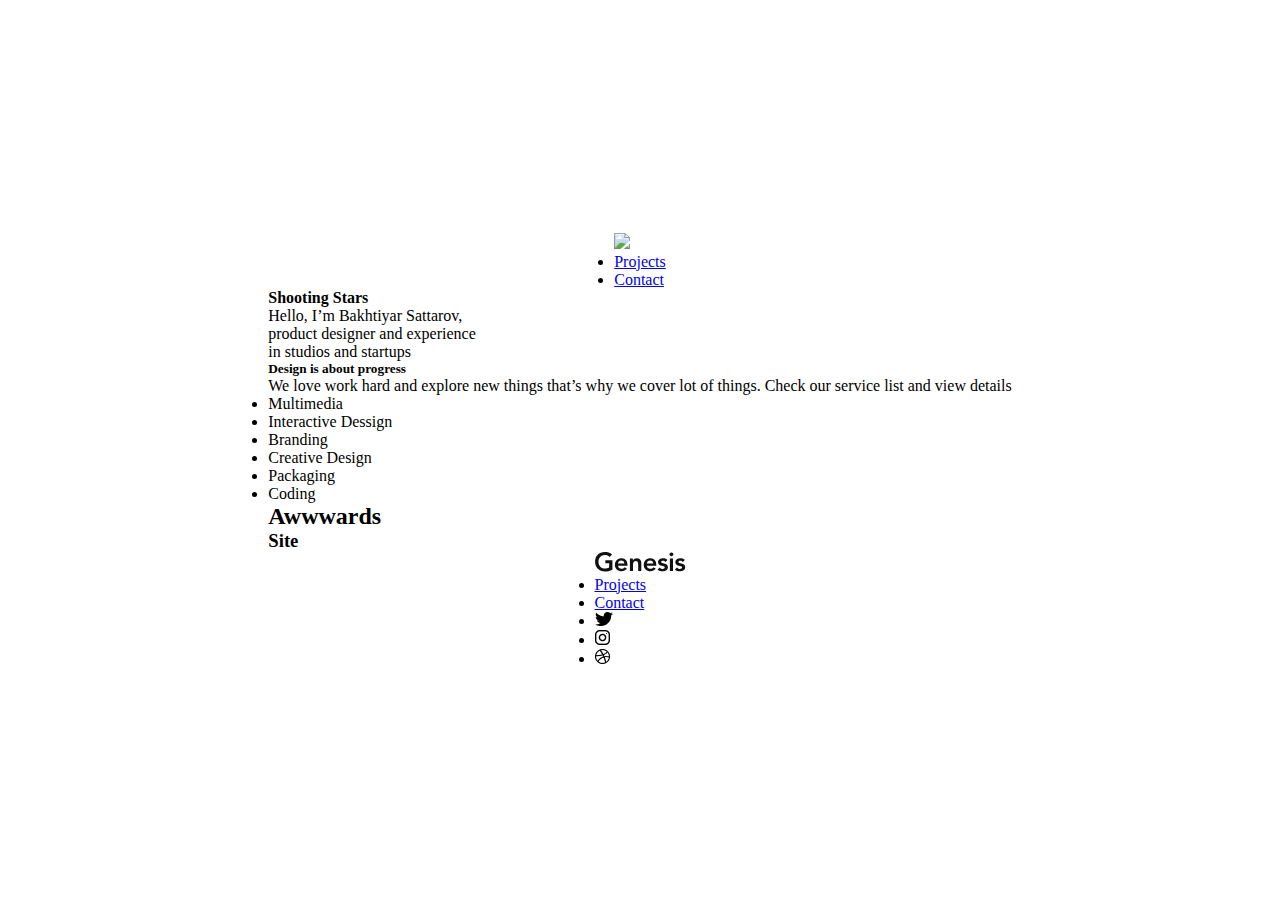
==== index.html @ 47b1639b "Initial commit" ====
<!DOCTYPE html>
<html lang="en">
<head>
    <meta charset="UTF-8">
    <meta http-equiv="X-UA-Compatible" content="IE=edge">
    <meta name="viewport" content="width=device-width, initial-scale=1.0">
    <link rel="stylesheet" href="styles/reset.css">
    <link rel="stylesheet" href="styles/index.css">
    <title>Document</title>
</head>
<body>
    <nav>
        <div class="nav-logo">
            <img src="images/logo.svg"/>
        </div>
        <div class="nav-list">
            <ul>
                <li><a href="#">Projects</a></li>
                <li><a href="#">Contact</a></li>
            </ul>
        </div>
    </nav>
    <main>
        <div class="intro-container">
            <div class="intro-text">
                <h4>Shooting Stars</h4>
                <p>Hello, I’m Bakhtiyar Sattarov,<br> product designer and experience<br> in studios and startups</p>
            </div>
            <div class="intro-qoute">
                <h5>Design is about progress</h5>
            </div>
        </div>
        <div class="grid_container">
            <div class="grid-element one"></div>
            <div class="grid-element two"></div>
            <div class="grid-element three"></div>
            <div class="grid-element four"></div>
            <div class="grid-element five"></div>
            <div class="grid-element six"></div>
            <div class="grid-element seven"></div>
            <div class="grid-element eight"></div>
            <div class="grid-element nine"></div>
            <div class="grid-element ten"></div>
            <div class="grid-element eleven"></div>
            <div class="grid-element twelve"></div>
        </div>
        <div class="info-container">
            <div class="info-text">
                <p>We love work hard and explore new things that’s why we cover lot of things. Check our service list and view details</p>
            </div>
            <div class="services-lists">
                <div class="service-list one">
                    <ul>
                        <li>Multimedia</li>
                        <li>Interactive Dessign</li>
                        <li>Branding</li>
                    </ul>
                </div>
                <div class="service-list two">
                    <ul>
                        <li>Creative Design</li>
                        <li>Packaging</li>
                        <li>Coding</li>
                    </ul>
                </div>
            </div>
        </div>
        <div class="_awards-container">
            <div class="awards one">
                <h2>Awwwards</h2>
                <h3>Site</h3>
            </div>
            <div class="awards two"></div>
        </div>
    </main>
    <footer>
        <div class="footer-logo">
            <img src="/images/Logo.svg">
        </div>
        <div class="footer-lists">
            <div class="footer-list1">
                <ul>
                    <li><a href="#">Projects</a></li>
                    <li><a href="#">Contact</a></li>
                </ul>
            </div>
            <div class="footer-list2">
                <ul>
                    <li><a href="#"><img src="images/Path.png"></a></li>
                    <li><a href="#"><img src="images/instagram.png"></a></li>
                    <li><a href="#"><img src="images/Shape.png"></a></li>
                </ul>
            </div>
        </div>
    </footer>
</body>
</html>
---- styles/index.css ----
body{display:flex;justify-content:center;flex-direction:column;align-items:center;height:100vh;width:100%}
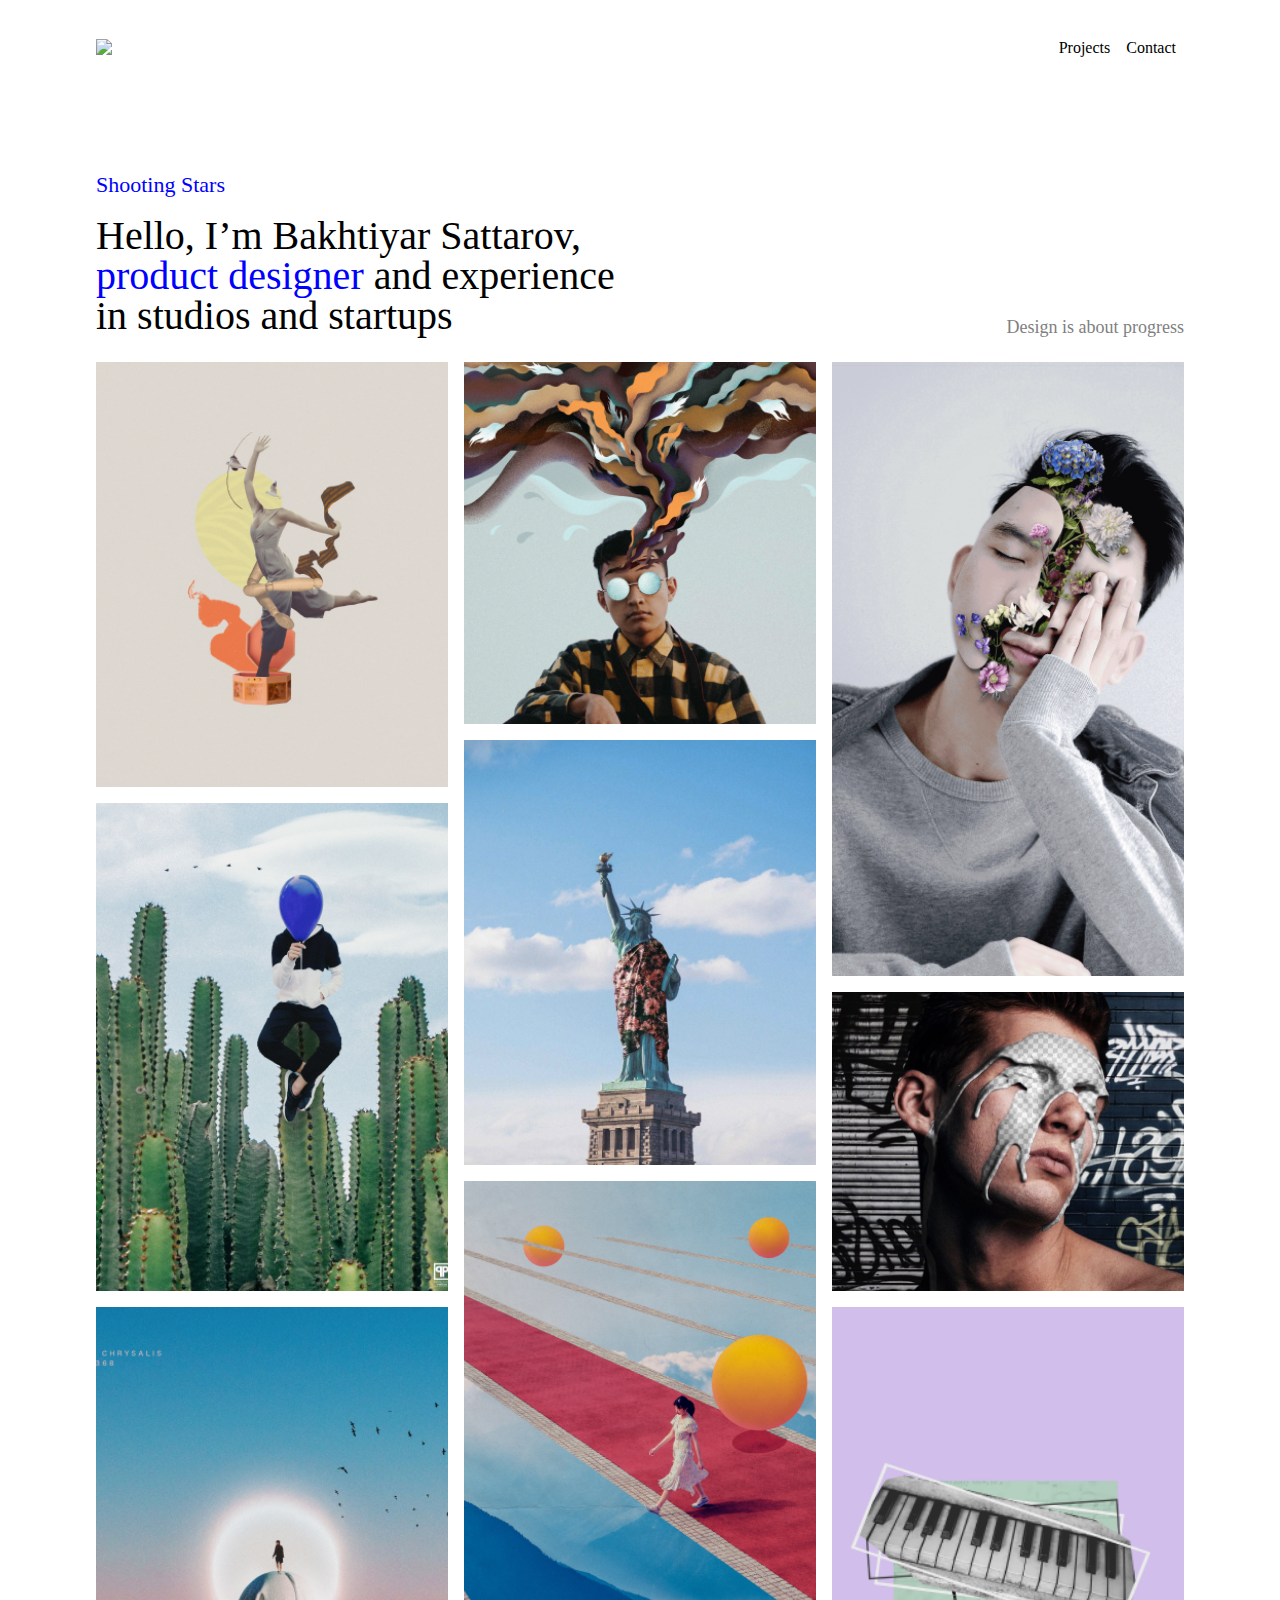
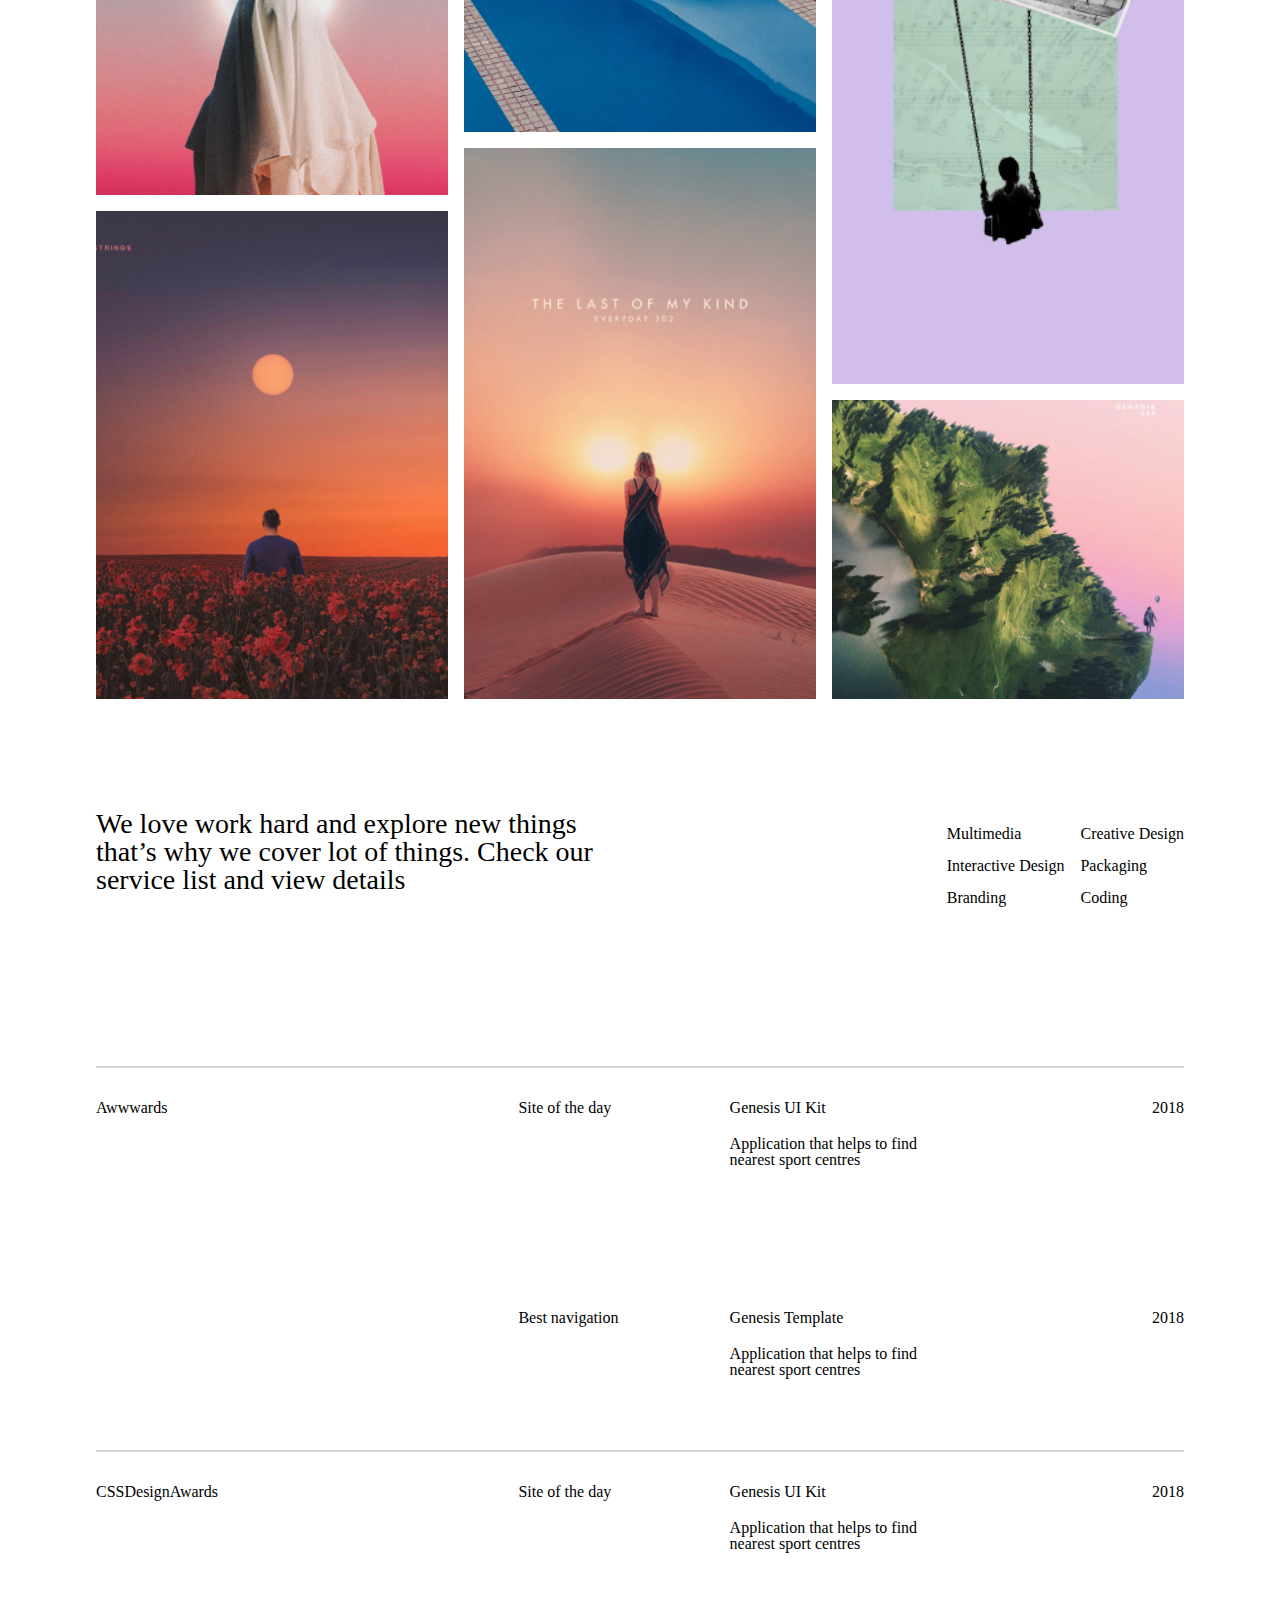
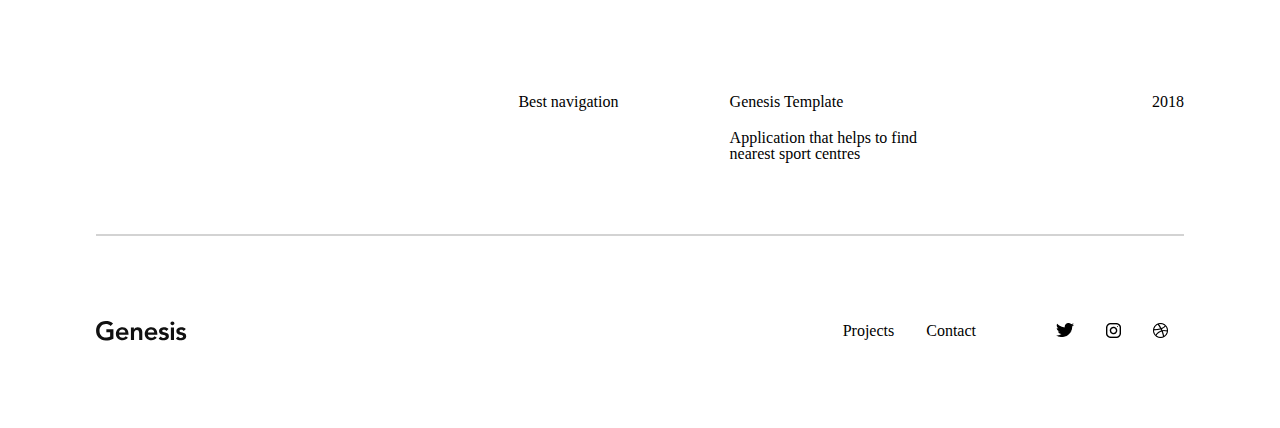
==== commit 15e96317: "Landing Page" ====
--- a/index.html
+++ b/index.html
@@ -7,6 +7,7 @@
     <link rel="stylesheet" href="styles/reset.css">
     <link rel="stylesheet" href="styles/index.css">
     <title>Document</title>
+
 </head>
 <body>
     <nav>
@@ -20,17 +21,16 @@
             </ul>
         </div>
     </nav>
-    <main>
         <div class="intro-container">
             <div class="intro-text">
                 <h4>Shooting Stars</h4>
-                <p>Hello, I’m Bakhtiyar Sattarov,<br> product designer and experience<br> in studios and startups</p>
+                <p>Hello, I’m Bakhtiyar Sattarov,<br><span>product designer</span> and experience<br> in studios and startups</p>
             </div>
             <div class="intro-qoute">
                 <h5>Design is about progress</h5>
             </div>
         </div>
-        <div class="grid_container">
+        <div class="grid-container">
             <div class="grid-element one"></div>
             <div class="grid-element two"></div>
             <div class="grid-element three"></div>
@@ -46,49 +46,97 @@
         </div>
         <div class="info-container">
             <div class="info-text">
-                <p>We love work hard and explore new things that’s why we cover lot of things. Check our service list and view details</p>
+                <p>We love work hard and explore new things<br>that’s why we cover lot of things. Check our<br>service list and view details</p>
             </div>
             <div class="services-lists">
-                <div class="service-list one">
-                    <ul>
-                        <li>Multimedia</li>
-                        <li>Interactive Dessign</li>
-                        <li>Branding</li>
-                    </ul>
-                </div>
-                <div class="service-list two">
-                    <ul>
-                        <li>Creative Design</li>
-                        <li>Packaging</li>
-                        <li>Coding</li>
-                    </ul>
-                </div>
+                <ul class="service-list-one">
+                  <li>Multimedia</li>
+                  <li><a href="#">Interactive Design</a></li>
+                  <li><a href="#">Branding</a></li>
+                </ul>
+                <ul class="service-list-two">
+                  <li>Creative Design</li>
+                  <li>Packaging</li>
+                  <li>Coding</li>
+                </ul>
+              </div>
+        </div>
+    
+
+
+
+    <div class="grid-awards-container">
+        <div class="grid-awwwards-container">
+            <div class="grid-element awwwards">
+                <h3>Awwwards</h3>
+            </div>
+            <div class="grid-element sod">
+                <h4>Site of the day</h4>
+            </div>
+            <div class="grid-element bn">
+                <h4>Best navigation</h4>
+            </div>
+            <div class="grid-element guk">
+                <h5>Genesis UI Kit</h5>
+                <p>Application that helps to find nearest sport centres</p>
+            </div>    
+            <div class="grid-element gt">
+                <h5>Genesis Template</h5>
+                <p>Application that helps to find nearest sport centres</p>
+            </div>
+            <div class="grid-element year-one">
+                <h6>2018</h6>
+            </div>
+            <div class="grid-element year-two">
+                <h6>2018</h6>
             </div>
         </div>
-        <div class="_awards-container">
-            <div class="awards one">
-                <h2>Awwwards</h2>
-                <h3>Site</h3>
+        <div class="grid-cssda-container">
+            <div class="grid-element cssda">
+                <h3>CSSDesignAwards</h3>
             </div>
-            <div class="awards two"></div>
+            <div class="grid-element sod2">
+                <h4>Site of the day</h4>
+            </div>
+            <div class="grid-element bn2">
+                <h4>Best navigation</h4>
+            </div>
+            <div class="grid-element guk2">
+                <h5>Genesis UI Kit</h5>
+                <p>Application that helps to find nearest sport centres</p>
+            </div> 
+            <div class="grid-element gt2">
+                <h5>Genesis Template</h5>
+                <p>Application that helps to find nearest sport centres</p>
+            </div>
+            <div class="grid-element year-three">
+                <h6>2018</h6>
+            </div>
+            <div class="grid-element year-four">
+                <h6>2018</h6>
+            </div>
         </div>
-    </main>
+    </div>
+
+
+
+
     <footer>
         <div class="footer-logo">
             <img src="/images/Logo.svg">
         </div>
-        <div class="footer-lists">
-            <div class="footer-list1">
+        <div class="footer-links">
+            <div class="footer-list">
                 <ul>
                     <li><a href="#">Projects</a></li>
                     <li><a href="#">Contact</a></li>
                 </ul>
             </div>
-            <div class="footer-list2">
+            <div class="footer-social">
                 <ul>
-                    <li><a href="#"><img src="images/Path.png"></a></li>
+                    <li><a href="#"><img src="images/twitter.png"></a></li>
                     <li><a href="#"><img src="images/instagram.png"></a></li>
-                    <li><a href="#"><img src="images/Shape.png"></a></li>
+                    <li><a href="#"><img src="images/dribbble.png"></a></li>
                 </ul>
             </div>
         </div>
--- a/styles/index.css
+++ b/styles/index.css
@@ -1 +1 @@
-body{display:flex;justify-content:center;flex-direction:column;align-items:center;height:100vh;width:100%}+nav{display:flex;flex-direction:row;justify-content:space-between;align-items:center;width:100%;height:2em;padding:2em}.nav-list ul{display:flex;flex-direction:row;justify-content:space-between}.nav-list li{padding:0.5em}.nav-list a{text-decoration:none;color:black}.intro-container{display:flex;flex-direction:row;justify-content:space-between;margin-bottom:10px;width:100%;height:15em}.intro-container .intro-text{display:flex;justify-content:flex-end;align-items:flex-end;flex-direction:column}.intro-container .intro-text h4{padding-bottom:20px;color:blue;font-size:22px;align-self:flex-start}.intro-container .intro-text p{font-size:40px}.intro-container .intro-text span{color:blue}.intro-container .intro-qoute{display:flex;justify-content:flex-end;align-items:flex-end;color:grey;font-size:18px}.grid-container{display:grid;grid-template-columns:repeat(9,1fr);grid-template-rows:repeat(32,1fr);grid-gap:1em;padding:1em;width:100%;height:125em}.grid-container>*{background-size:cover;background-repeat:no-repeat;background-position:center;overflow:hidden}.grid-container .one{background-image:url("../images/Rectangleone.png");grid-row:1/8;grid-column:1/4}.grid-container .two{background-image:url("../images/Rectangletwo.png");grid-row:8/16;grid-column:1/4}.grid-container .three{background-image:url("../images/Rectanglethree.png");grid-row:16/24;grid-column:1/4}.grid-container .four{background-image:url("../images/Rectanglefour.png");grid-row:24/32;grid-column:1/4}.grid-container .five{background-image:url("../images/Rectanglefive.png");grid-row:1/7;grid-column:4/7}.grid-container .six{background-image:url("../images/Rectanglesix.png");grid-row:7/14;grid-column:4/7}.grid-container .seven{background-image:url("../images/Rectangleseven.png");grid-row:14/23;grid-column:4/7}.grid-container .eight{background-image:url("../images/Rectangleeight.png");grid-row:23/32;grid-column:4/7}.grid-container .nine{background-image:url("../images/Rectanglenine.png");grid-row:1/11;grid-column:7/10}.grid-container .ten{background-image:url("../images/Rectangleten.png");grid-row:11/16;grid-column:7/10}.grid-container .eleven{background-image:url("../images/Rectangleeleven.png");grid-row:16/27;grid-column:7/10}.grid-container .twelve{background-image:url("../images/Rectangletwelve.png");grid-row:27/32;grid-column:7/10}.info-container{display:flex;flex-direction:row;justify-content:space-between;width:100%;margin-top:2em;margin-bottom:10em}.info-text{font-size:28px}.services-lists{display:flex}.services-lists ul{list-style:none}.services-lists ul li{padding:1em 0em 0em 1em}.services-lists ul a{text-decoration:none;color:black}.grid-awwwards-container{width:100%;height:350px;display:grid;grid-template-columns:repeat(5,1fr);grid-template-rows:repeat(5,1fr);background-color:white;border-top:2px lightgray solid;border-bottom:2px lightgray solid;padding-top:2em}.awwwards{grid-row:1;grid-column:1}.sod{grid-row:1;grid-column:3}.bn{grid-row:4;grid-column:3}.guk{grid-row:1;grid-column:4}.gt{grid-row:4;grid-column:4}.year-one{grid-row:1;grid-column:6}.year-two{grid-row:4;grid-column:6}.grid-cssda-container{width:100%;height:350px;display:grid;grid-template-columns:repeat(5,1fr);grid-template-rows:repeat(5,1fr);background-color:white;border-bottom:2px lightgray solid;padding-top:2em}.cssda{grid-row:1;grid-column:1}.sod2{grid-row:1;grid-column:3}.bn2{grid-row:4;grid-column:3}.guk2{grid-row:1;grid-column:4}.gt2{grid-row:4;grid-column:4}.year-three{grid-row:1;grid-column:6}.year-four{grid-row:4;grid-column:6}.grid-awwwards-container h5{padding-bottom:20px}.grid-cssda-container h5{padding-bottom:20px}footer{display:flex;flex-direction:row;justify-content:space-between;align-items:center;width:100%;height:2em;padding:5em}footer ul{display:flex;flex-direction:row}footer li{padding:1em}footer a{text-decoration:none;color:black}.footer-links{display:flex;flex-direction:row}.footer-list{padding-right:3em}body{display:flex;flex-direction:column;justify-content:center;align-items:center;margin:0 6em 0 6em;height:100%}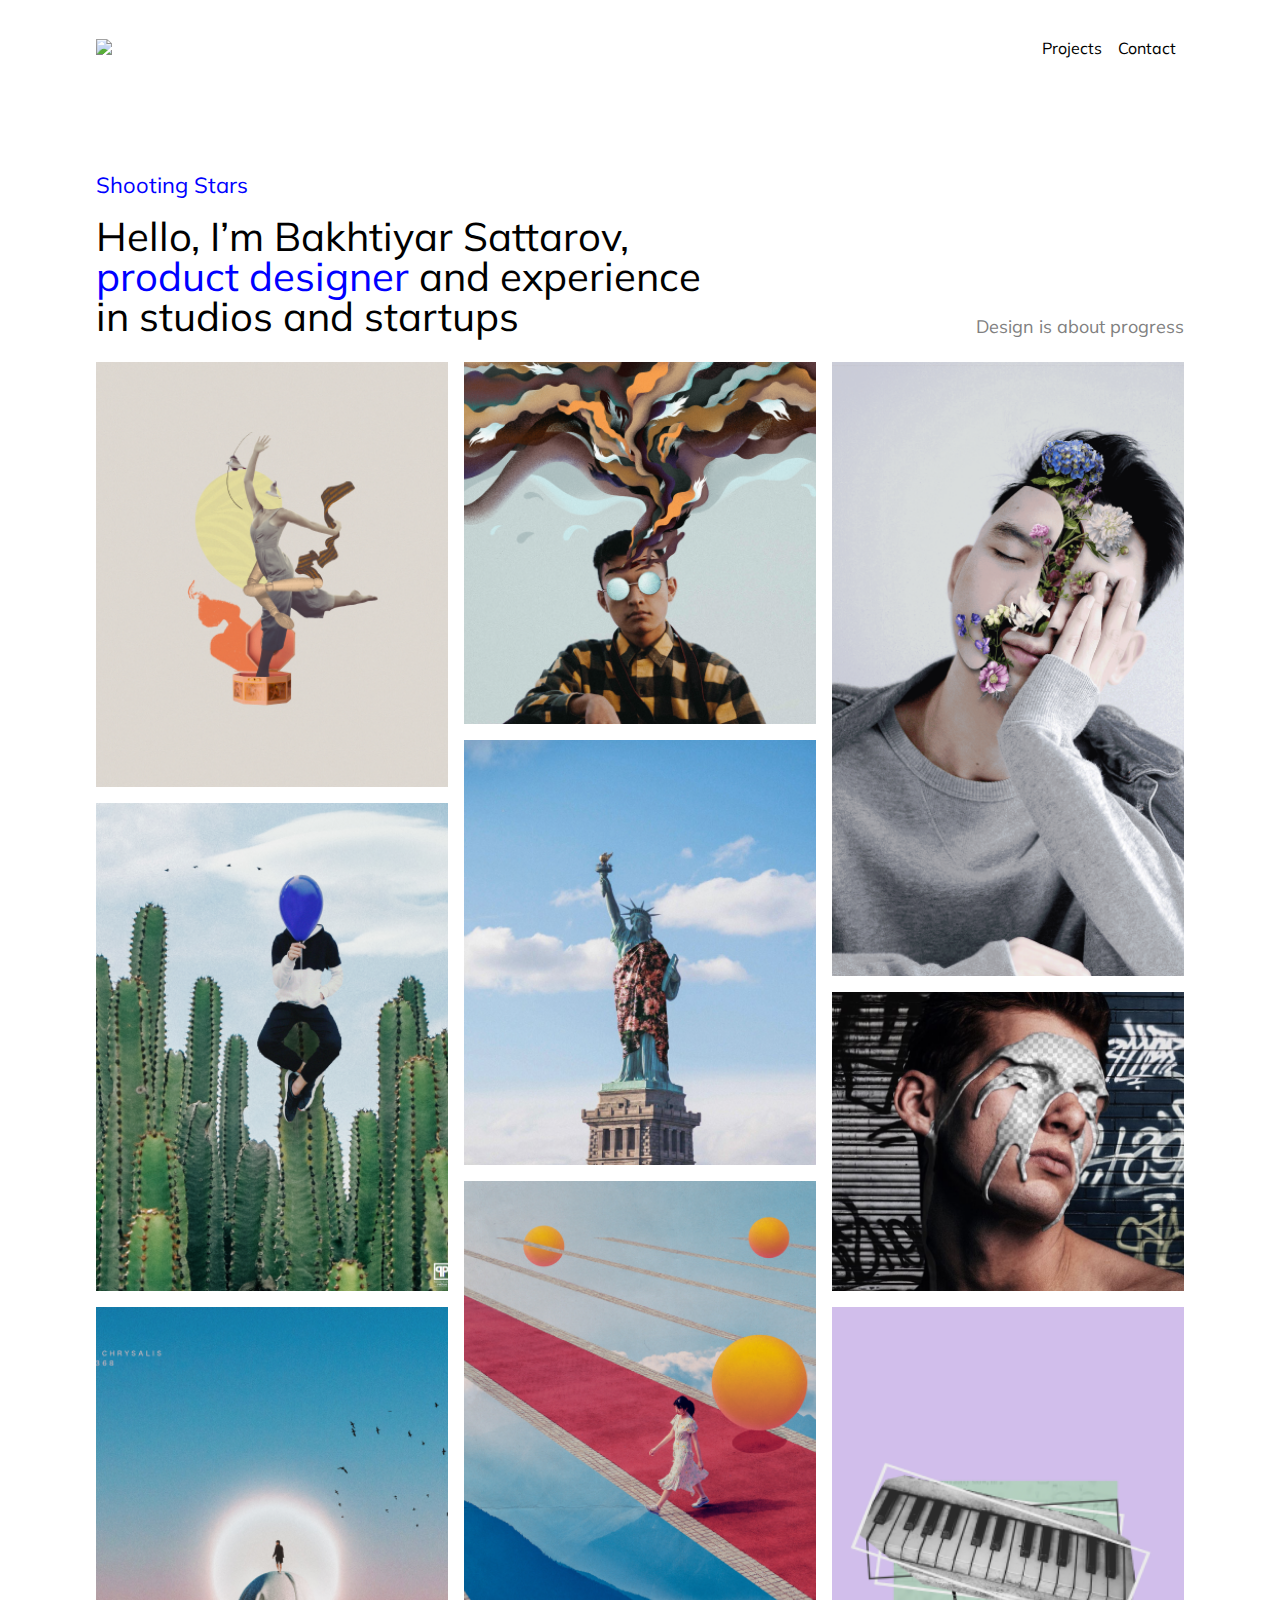
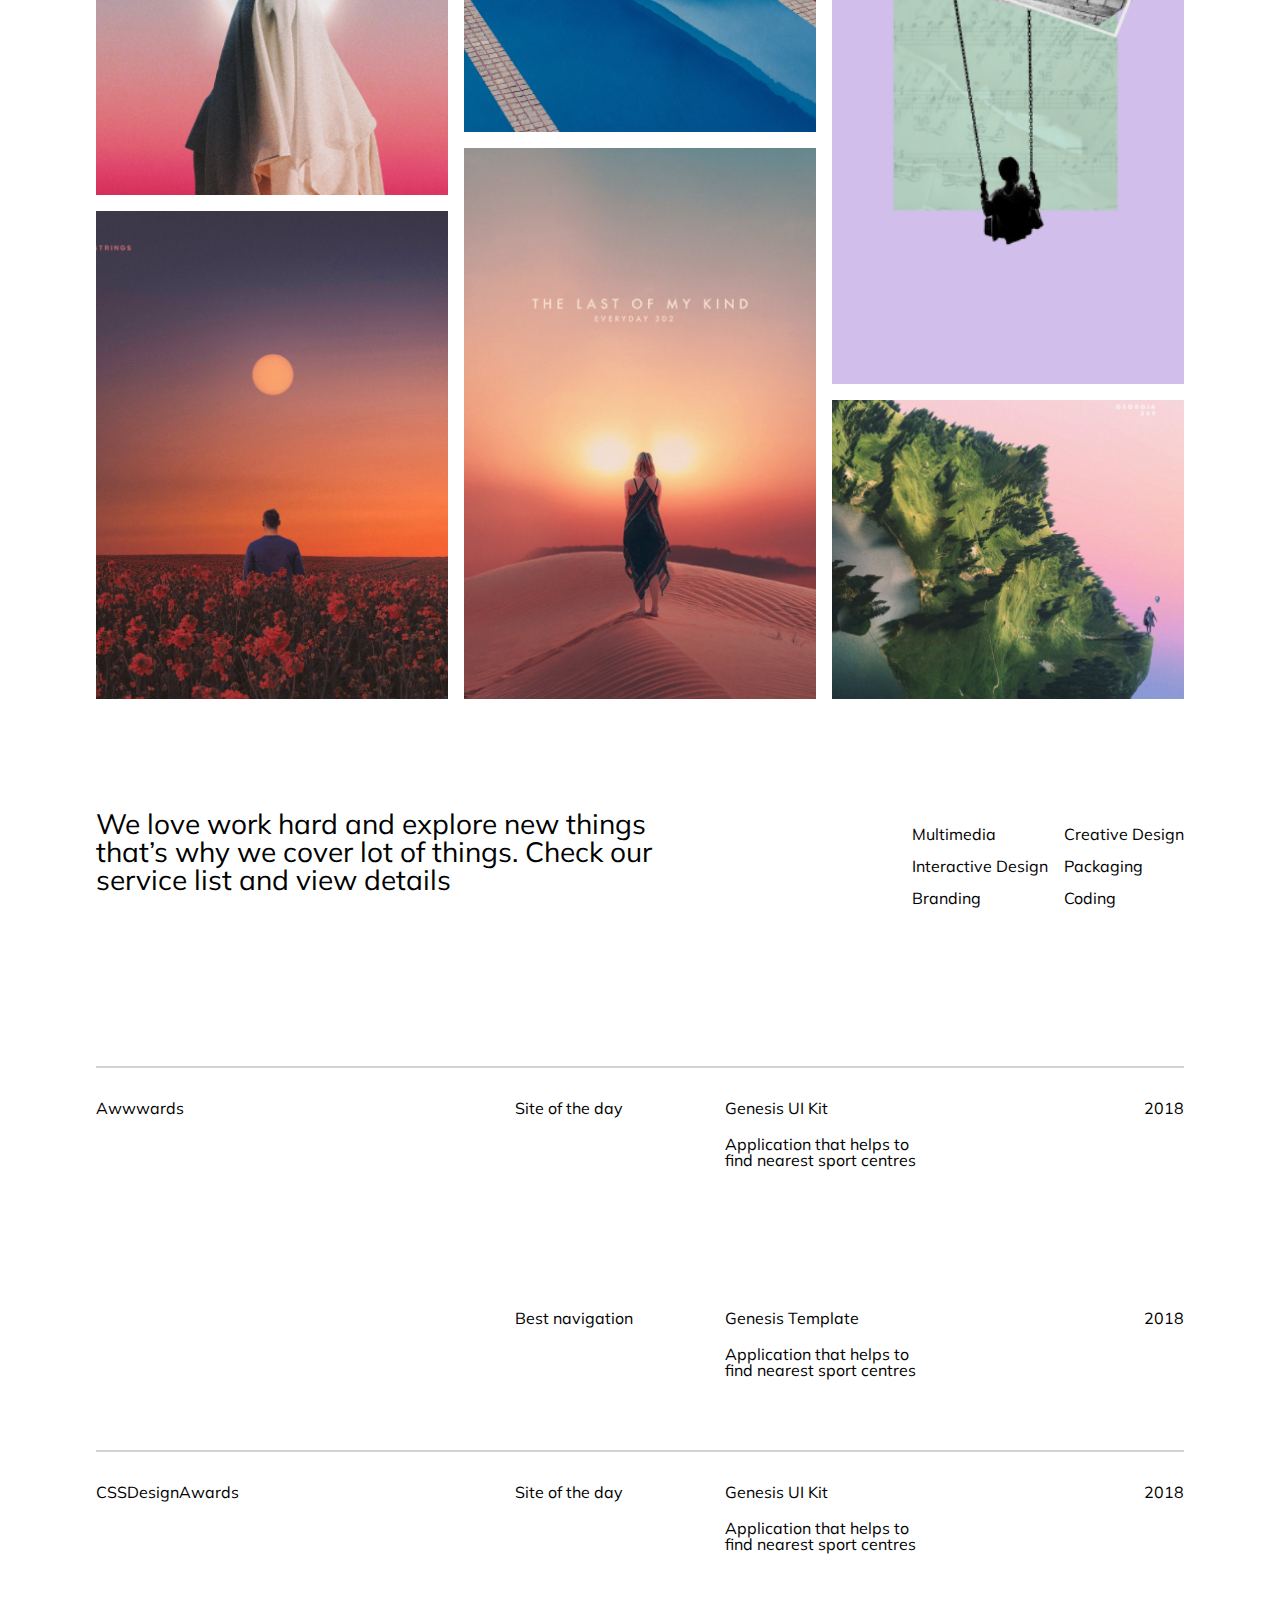
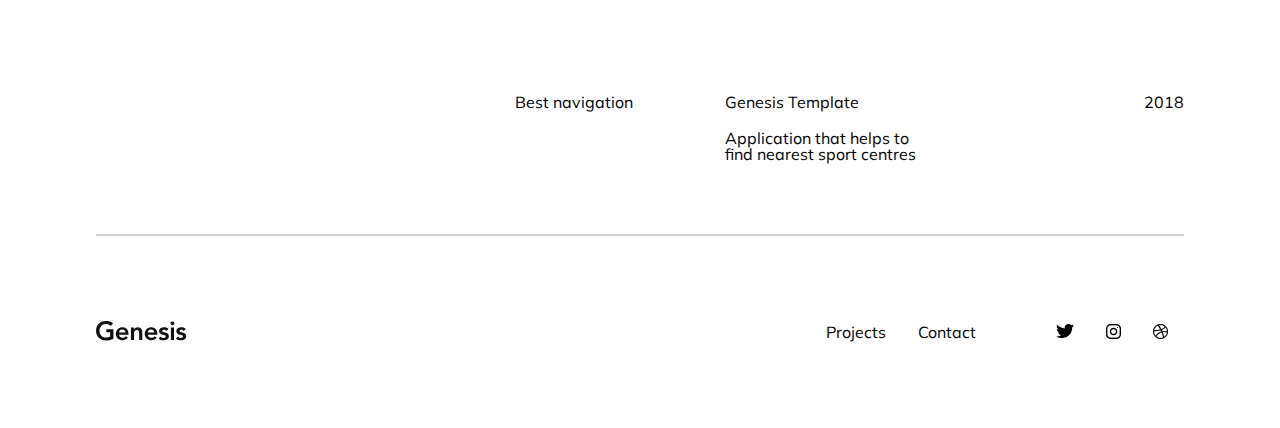
==== commit eb16d84d: "Contact page" ====
--- a/index.html
+++ b/index.html
@@ -16,8 +16,8 @@
         </div>
         <div class="nav-list">
             <ul>
-                <li><a href="#">Projects</a></li>
-                <li><a href="#">Contact</a></li>
+                <li><a href="projects.html">Projects</a></li>
+                <li><a href="contact.html">Contact</a></li>
             </ul>
         </div>
     </nav>
@@ -128,8 +128,8 @@
         <div class="footer-links">
             <div class="footer-list">
                 <ul>
-                    <li><a href="#">Projects</a></li>
-                    <li><a href="#">Contact</a></li>
+                    <li><a href="projects.html">Projects</a></li>
+                    <li><a href="contact.html">Contact</a></li>
                 </ul>
             </div>
             <div class="footer-social">
--- a/styles/index.css
+++ b/styles/index.css
@@ -1 +1 @@
-nav{display:flex;flex-direction:row;justify-content:space-between;align-items:center;width:100%;height:2em;padding:2em}.nav-list ul{display:flex;flex-direction:row;justify-content:space-between}.nav-list li{padding:0.5em}.nav-list a{text-decoration:none;color:black}.intro-container{display:flex;flex-direction:row;justify-content:space-between;margin-bottom:10px;width:100%;height:15em}.intro-container .intro-text{display:flex;justify-content:flex-end;align-items:flex-end;flex-direction:column}.intro-container .intro-text h4{padding-bottom:20px;color:blue;font-size:22px;align-self:flex-start}.intro-container .intro-text p{font-size:40px}.intro-container .intro-text span{color:blue}.intro-container .intro-qoute{display:flex;justify-content:flex-end;align-items:flex-end;color:grey;font-size:18px}.grid-container{display:grid;grid-template-columns:repeat(9,1fr);grid-template-rows:repeat(32,1fr);grid-gap:1em;padding:1em;width:100%;height:125em}.grid-container>*{background-size:cover;background-repeat:no-repeat;background-position:center;overflow:hidden}.grid-container .one{background-image:url("../images/Rectangleone.png");grid-row:1/8;grid-column:1/4}.grid-container .two{background-image:url("../images/Rectangletwo.png");grid-row:8/16;grid-column:1/4}.grid-container .three{background-image:url("../images/Rectanglethree.png");grid-row:16/24;grid-column:1/4}.grid-container .four{background-image:url("../images/Rectanglefour.png");grid-row:24/32;grid-column:1/4}.grid-container .five{background-image:url("../images/Rectanglefive.png");grid-row:1/7;grid-column:4/7}.grid-container .six{background-image:url("../images/Rectanglesix.png");grid-row:7/14;grid-column:4/7}.grid-container .seven{background-image:url("../images/Rectangleseven.png");grid-row:14/23;grid-column:4/7}.grid-container .eight{background-image:url("../images/Rectangleeight.png");grid-row:23/32;grid-column:4/7}.grid-container .nine{background-image:url("../images/Rectanglenine.png");grid-row:1/11;grid-column:7/10}.grid-container .ten{background-image:url("../images/Rectangleten.png");grid-row:11/16;grid-column:7/10}.grid-container .eleven{background-image:url("../images/Rectangleeleven.png");grid-row:16/27;grid-column:7/10}.grid-container .twelve{background-image:url("../images/Rectangletwelve.png");grid-row:27/32;grid-column:7/10}.info-container{display:flex;flex-direction:row;justify-content:space-between;width:100%;margin-top:2em;margin-bottom:10em}.info-text{font-size:28px}.services-lists{display:flex}.services-lists ul{list-style:none}.services-lists ul li{padding:1em 0em 0em 1em}.services-lists ul a{text-decoration:none;color:black}.grid-awwwards-container{width:100%;height:350px;display:grid;grid-template-columns:repeat(5,1fr);grid-template-rows:repeat(5,1fr);background-color:white;border-top:2px lightgray solid;border-bottom:2px lightgray solid;padding-top:2em}.awwwards{grid-row:1;grid-column:1}.sod{grid-row:1;grid-column:3}.bn{grid-row:4;grid-column:3}.guk{grid-row:1;grid-column:4}.gt{grid-row:4;grid-column:4}.year-one{grid-row:1;grid-column:6}.year-two{grid-row:4;grid-column:6}.grid-cssda-container{width:100%;height:350px;display:grid;grid-template-columns:repeat(5,1fr);grid-template-rows:repeat(5,1fr);background-color:white;border-bottom:2px lightgray solid;padding-top:2em}.cssda{grid-row:1;grid-column:1}.sod2{grid-row:1;grid-column:3}.bn2{grid-row:4;grid-column:3}.guk2{grid-row:1;grid-column:4}.gt2{grid-row:4;grid-column:4}.year-three{grid-row:1;grid-column:6}.year-four{grid-row:4;grid-column:6}.grid-awwwards-container h5{padding-bottom:20px}.grid-cssda-container h5{padding-bottom:20px}footer{display:flex;flex-direction:row;justify-content:space-between;align-items:center;width:100%;height:2em;padding:5em}footer ul{display:flex;flex-direction:row}footer li{padding:1em}footer a{text-decoration:none;color:black}.footer-links{display:flex;flex-direction:row}.footer-list{padding-right:3em}body{display:flex;flex-direction:column;justify-content:center;align-items:center;margin:0 6em 0 6em;height:100%}+@import url("https://fonts.googleapis.com/css2?family=Mulish&display=swap");nav{display:flex;flex-direction:row;justify-content:space-between;align-items:center;width:100%;height:2em;padding:2em}.nav-list ul{display:flex;flex-direction:row;justify-content:space-between}.nav-list li{padding:0.5em}.nav-list a{text-decoration:none;color:black}.intro-container{display:flex;flex-direction:row;justify-content:space-between;margin-bottom:10px;width:100%;height:15em}.intro-container .intro-text{display:flex;justify-content:flex-end;align-items:flex-end;flex-direction:column}.intro-container .intro-text h4{padding-bottom:20px;color:blue;font-size:22px;align-self:flex-start}.intro-container .intro-text p{font-size:40px}.intro-container .intro-text span{color:blue}.intro-container .intro-qoute{display:flex;justify-content:flex-end;align-items:flex-end;color:grey;font-size:18px}.grid-container{display:grid;grid-template-columns:repeat(9,1fr);grid-template-rows:repeat(32,1fr);grid-gap:1em;padding:1em;width:100%;height:125em}.grid-container>*{background-size:cover;background-repeat:no-repeat;background-position:center;overflow:hidden}.grid-container .one{background-image:url("../images/Rectangleone.png");grid-row:1/8;grid-column:1/4}.grid-container .two{background-image:url("../images/Rectangletwo.png");grid-row:8/16;grid-column:1/4}.grid-container .three{background-image:url("../images/Rectanglethree.png");grid-row:16/24;grid-column:1/4}.grid-container .four{background-image:url("../images/Rectanglefour.png");grid-row:24/32;grid-column:1/4}.grid-container .five{background-image:url("../images/Rectanglefive.png");grid-row:1/7;grid-column:4/7}.grid-container .six{background-image:url("../images/Rectanglesix.png");grid-row:7/14;grid-column:4/7}.grid-container .seven{background-image:url("../images/Rectangleseven.png");grid-row:14/23;grid-column:4/7}.grid-container .eight{background-image:url("../images/Rectangleeight.png");grid-row:23/32;grid-column:4/7}.grid-container .nine{background-image:url("../images/Rectanglenine.png");grid-row:1/11;grid-column:7/10}.grid-container .ten{background-image:url("../images/Rectangleten.png");grid-row:11/16;grid-column:7/10}.grid-container .eleven{background-image:url("../images/Rectangleeleven.png");grid-row:16/27;grid-column:7/10}.grid-container .twelve{background-image:url("../images/Rectangletwelve.png");grid-row:27/32;grid-column:7/10}.info-container{display:flex;flex-direction:row;justify-content:space-between;width:100%;margin-top:2em;margin-bottom:10em}.info-text{font-size:28px}.services-lists{display:flex}.services-lists ul{list-style:none}.services-lists ul li{padding:1em 0em 0em 1em}.services-lists ul a{text-decoration:none;color:black}.grid-awwwards-container{width:100%;height:350px;display:grid;grid-template-columns:repeat(5,1fr);grid-template-rows:repeat(5,1fr);background-color:white;border-top:2px lightgray solid;border-bottom:2px lightgray solid;padding-top:2em}.awwwards{grid-row:1;grid-column:1}.sod{grid-row:1;grid-column:3}.bn{grid-row:4;grid-column:3}.guk{grid-row:1;grid-column:4}.gt{grid-row:4;grid-column:4}.year-one{grid-row:1;grid-column:6}.year-two{grid-row:4;grid-column:6}.grid-cssda-container{width:100%;height:350px;display:grid;grid-template-columns:repeat(5,1fr);grid-template-rows:repeat(5,1fr);background-color:white;border-bottom:2px lightgray solid;padding-top:2em}.cssda{grid-row:1;grid-column:1}.sod2{grid-row:1;grid-column:3}.bn2{grid-row:4;grid-column:3}.guk2{grid-row:1;grid-column:4}.gt2{grid-row:4;grid-column:4}.year-three{grid-row:1;grid-column:6}.year-four{grid-row:4;grid-column:6}.grid-awwwards-container h5{padding-bottom:20px}.grid-cssda-container h5{padding-bottom:20px}footer{display:flex;flex-direction:row;justify-content:space-between;align-items:center;width:100%;height:2em;padding:5em}footer ul{display:flex;flex-direction:row}footer li{padding:1em}footer a{text-decoration:none;color:black}.footer-links{display:flex;flex-direction:row}.footer-list{padding-right:3em}.container{display:flex;flex-direction:row;align-items:center;width:100%;padding-top:5em}.project-info-container{display:flex;flex-direction:row;justify-content:flex-end;width:50%}.project-info-container h4{margin-bottom:1em}.text-container{display:flex;flex-direction:column;justify-content:flex-start;width:50%}.text-container h2{font-size:2em;padding-bottom:1em}.text-container p{font-size:1em;color:grey}.project-info1{color:grey}.project-info-container h4{border-bottom:1px solid lightgray}.girl-image-container{width:100%;height:650px;padding-top:3em}.girl-image-container img{width:100%;height:100%;object-fit:cover}.information-container{padding-top:2em}.images-container{width:100%;height:600px;display:flex;align-items:center;justify-content:space-between;padding-top:2em}.images-container img{width:30%;height:100%;object-fit:cover}form{display:flex;flex-direction:column;justify-content:space-between;width:475px;height:291px}label{display:block;float:left;text-align:left}input{display:inline-block;border:none;border-bottom:1px solid lightgray;outline:none}.submit{font-size:20px;width:125px;height:50px;background-color:blue;color:white;border:none;align-self:flex-start;transition:transform 0.2s ease-in-out;cursor:pointer}.submit:hover{transform:scale(1.1)}.contact-container{display:flex;flex-direction:row;justify-content:space-between;align-items:flex-start;width:100%}.contact-text-container{display:flex;flex-direction:column;width:475px}.contact-text-container h3{font-size:40px;width:475px;height:174px;margin-block-start:0;margin-block-end:0}.map-container{width:100%;padding-top:75px}.map-container img{width:100%}body{display:flex;flex-direction:column;justify-content:center;align-items:center;margin:0 6em 0 6em;width:100%;font-family:"Mulish",sans-serif}html{display:flex;justify-content:center}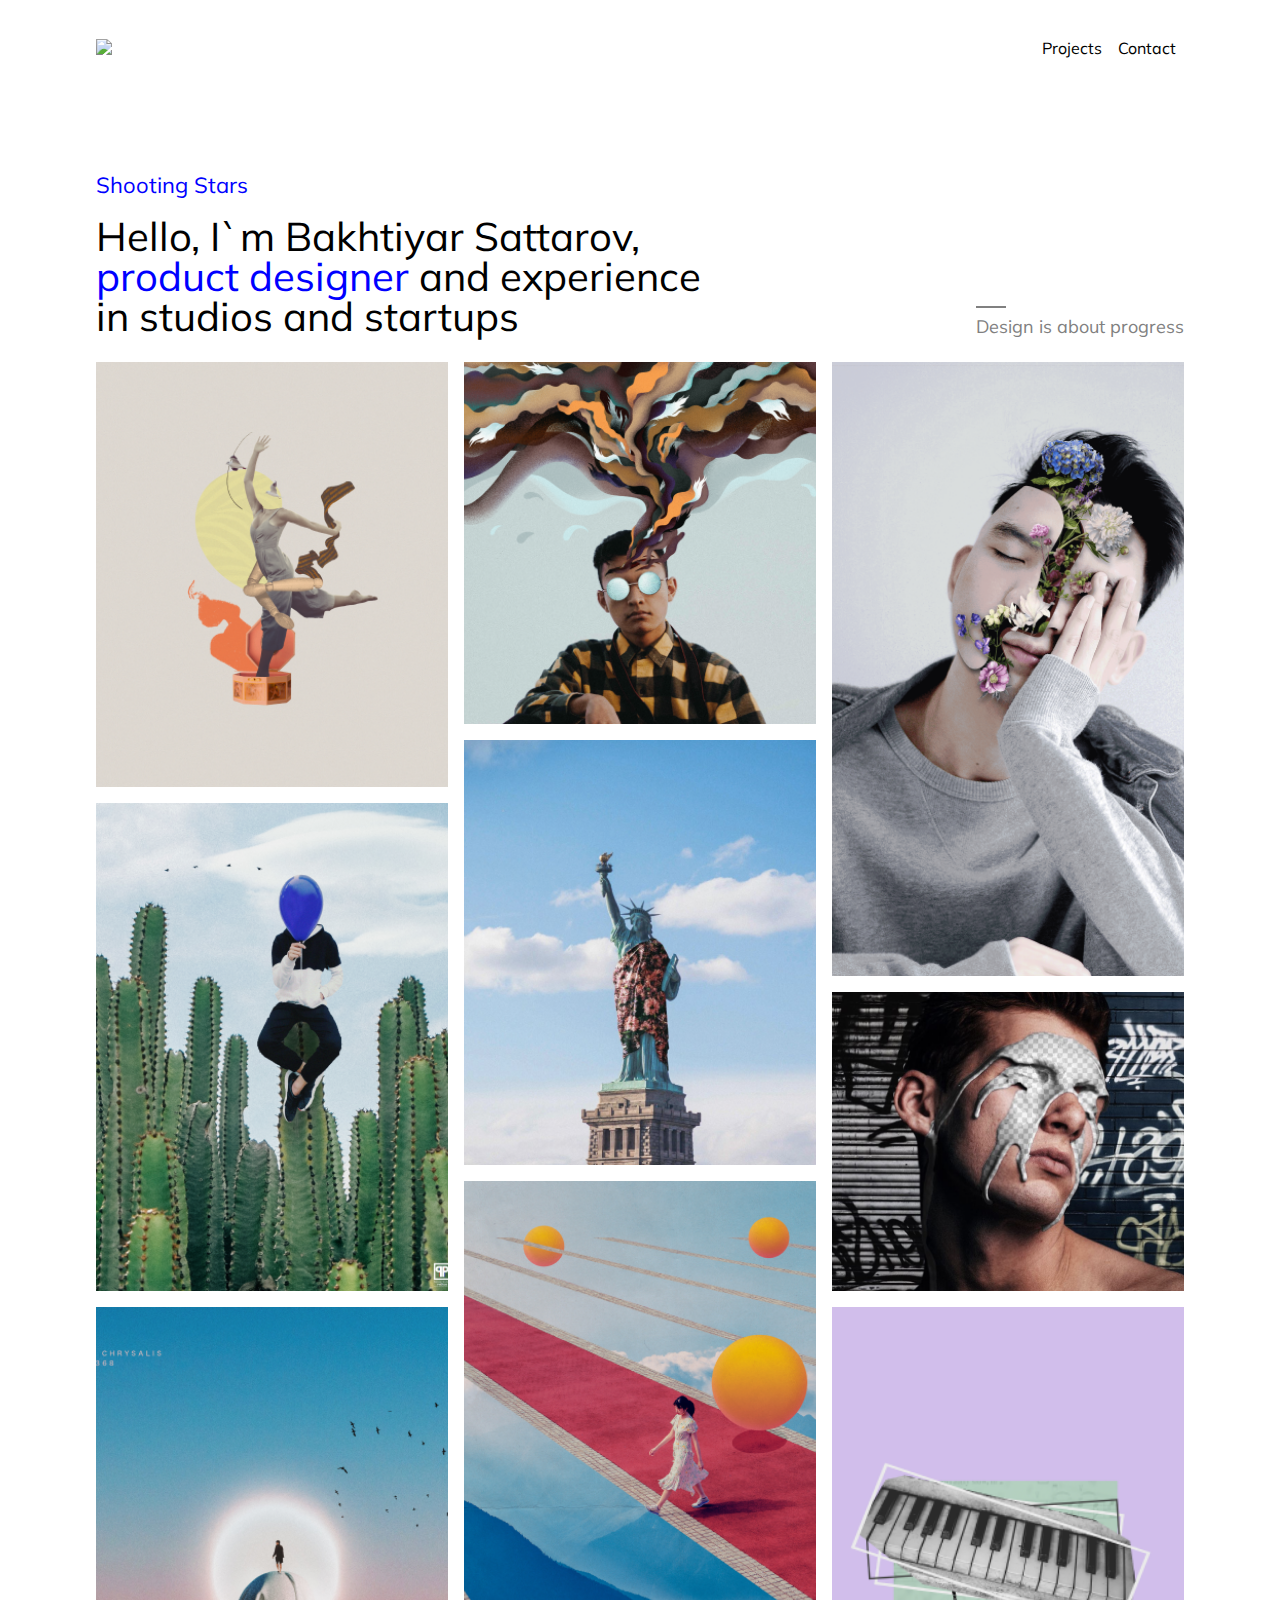
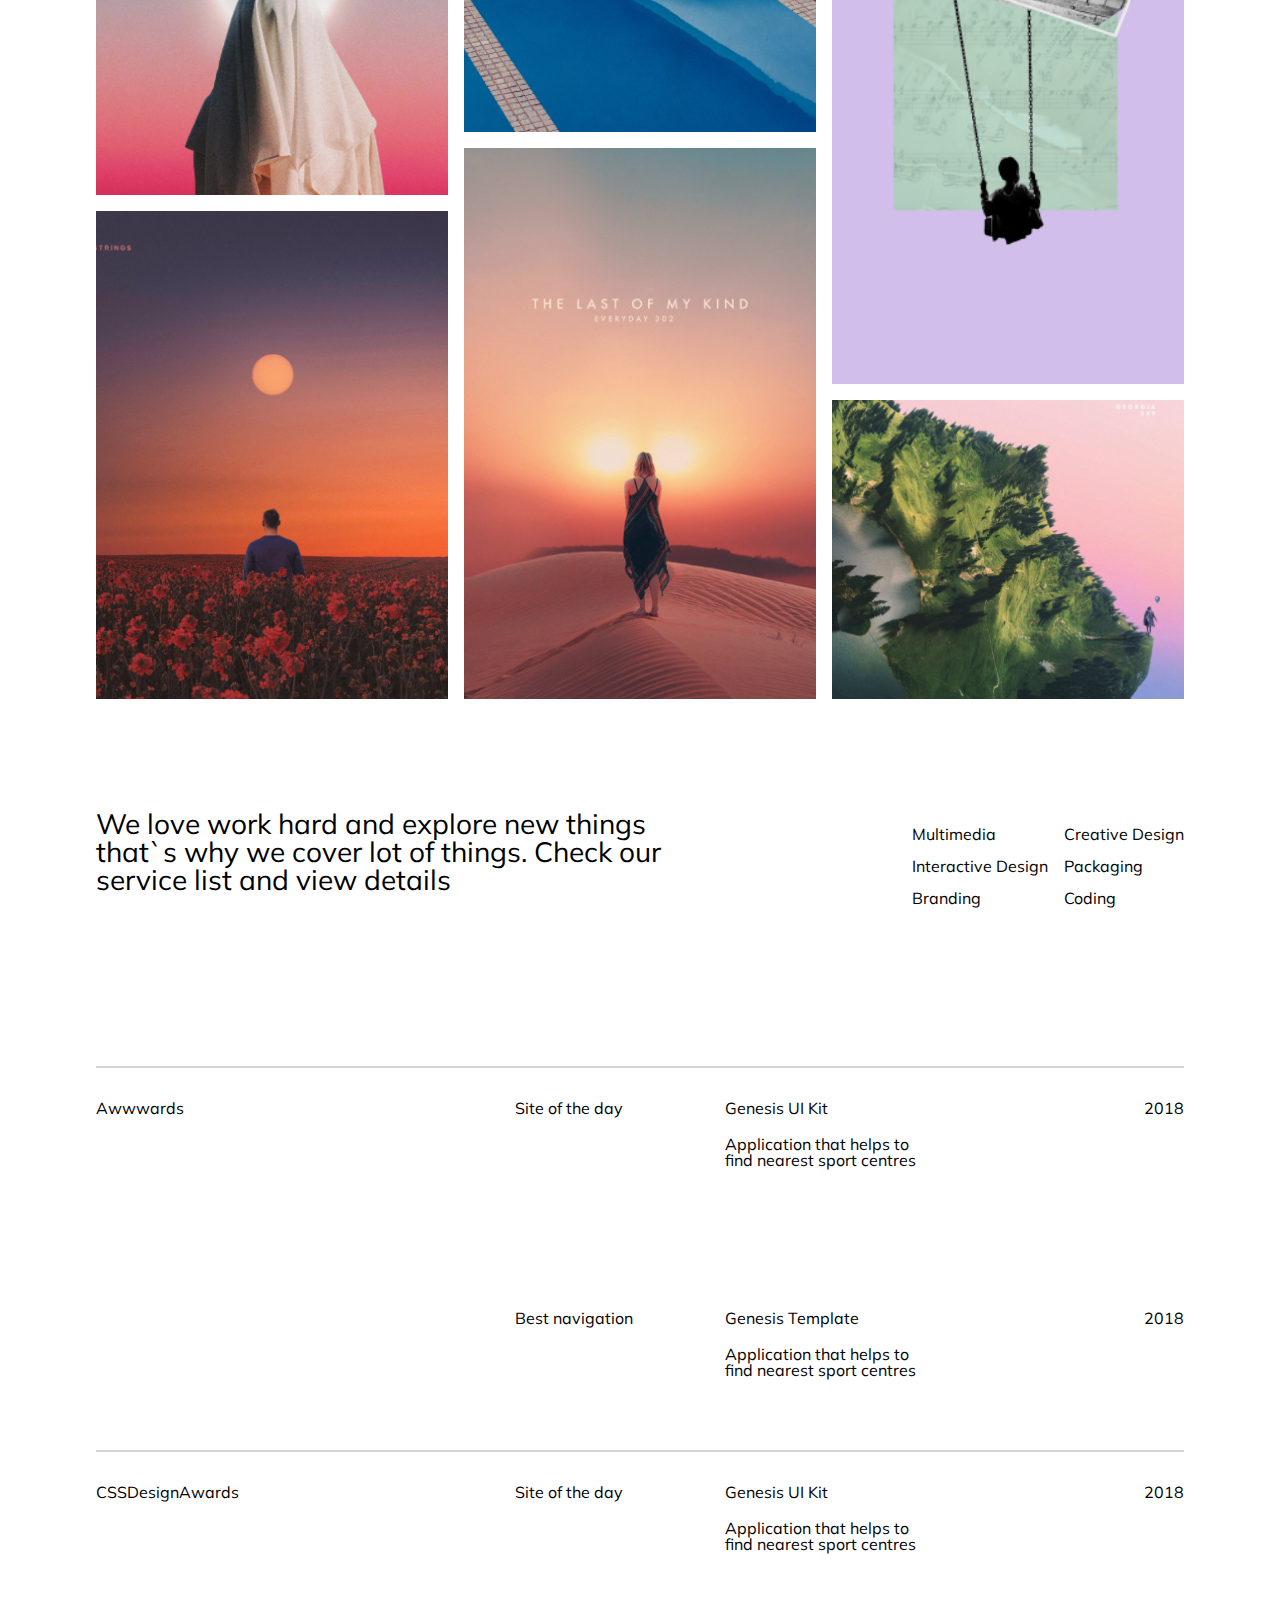
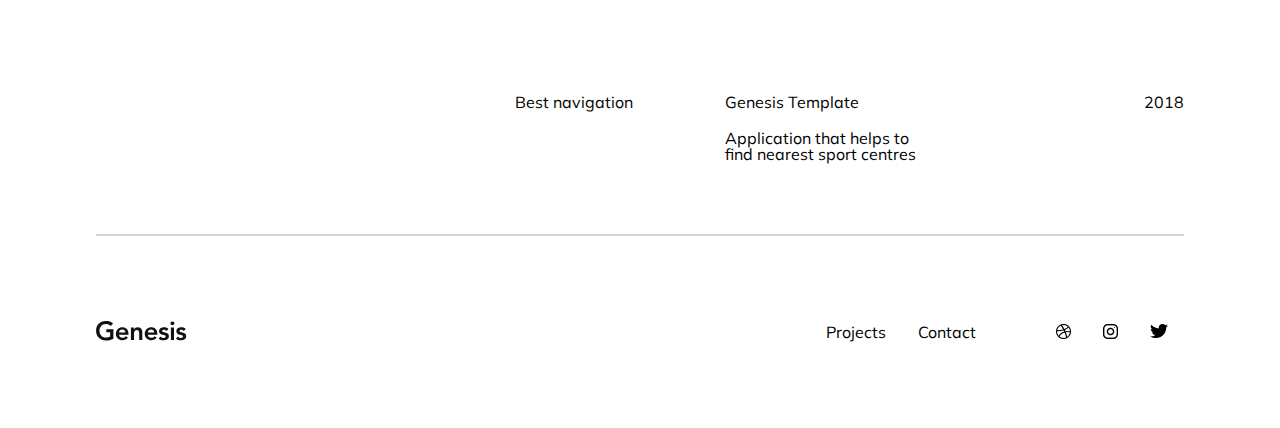
==== commit 0d760944: "Small changes" ====
--- a/index.html
+++ b/index.html
@@ -6,8 +6,7 @@
     <meta name="viewport" content="width=device-width, initial-scale=1.0">
     <link rel="stylesheet" href="styles/reset.css">
     <link rel="stylesheet" href="styles/index.css">
-    <title>Document</title>
-
+    <title>Home Page</title>
 </head>
 <body>
     <nav>
@@ -24,10 +23,12 @@
         <div class="intro-container">
             <div class="intro-text">
                 <h4>Shooting Stars</h4>
-                <p>Hello, I’m Bakhtiyar Sattarov,<br><span>product designer</span> and experience<br> in studios and startups</p>
+                <p>Hello, I`m Bakhtiyar Sattarov,<br><span>product designer</span> and experience<br> in studios and startups</p>
             </div>
-            <div class="intro-qoute">
-                <h5>Design is about progress</h5>
+            <div class="intro-qoute-container">
+                <div class="intro-quote">
+                    <h5>Design is about progress</h5>
+                </div>
             </div>
         </div>
         <div class="grid-container">
@@ -46,20 +47,20 @@
         </div>
         <div class="info-container">
             <div class="info-text">
-                <p>We love work hard and explore new things<br>that’s why we cover lot of things. Check our<br>service list and view details</p>
+                <p>We love work hard and explore new things<br>that`s why we cover lot of things. Check our<br>service list and view details</p>
             </div>
             <div class="services-lists">
                 <ul class="service-list-one">
-                  <li>Multimedia</li>
+                  <li><a href="#">Multimedia</a></li>
                   <li><a href="#">Interactive Design</a></li>
                   <li><a href="#">Branding</a></li>
                 </ul>
                 <ul class="service-list-two">
-                  <li>Creative Design</li>
-                  <li>Packaging</li>
-                  <li>Coding</li>
+                  <li><a href="#">Creative Design</a></li>
+                  <li><a href="#">Packaging</a></li>
+                  <li><a href="#">Coding</a></li>
                 </ul>
-              </div>
+            </div>
         </div>
     
 
@@ -117,13 +118,9 @@
             </div>
         </div>
     </div>
-
-
-
-
     <footer>
         <div class="footer-logo">
-            <img src="/images/Logo.svg">
+            <img src="/images/Logo.svg" alt="Logo">
         </div>
         <div class="footer-links">
             <div class="footer-list">
@@ -134,9 +131,9 @@
             </div>
             <div class="footer-social">
                 <ul>
-                    <li><a href="#"><img src="images/twitter.png"></a></li>
-                    <li><a href="#"><img src="images/instagram.png"></a></li>
-                    <li><a href="#"><img src="images/dribbble.png"></a></li>
+                    <li><a href="#"><img src="images/dribbble.png" alt="Dribbble icon"></a></li>
+                    <li><a href="#"><img src="images/instagram.png" alt="Instagram icon"></a></li>
+                    <li><a href="#"><img src="images/twitter.png" alt="Twitter icon"></a></li>
                 </ul>
             </div>
         </div>
--- a/styles/index.css
+++ b/styles/index.css
@@ -1 +1 @@
-@import url("https://fonts.googleapis.com/css2?family=Mulish&display=swap");nav{display:flex;flex-direction:row;justify-content:space-between;align-items:center;width:100%;height:2em;padding:2em}.nav-list ul{display:flex;flex-direction:row;justify-content:space-between}.nav-list li{padding:0.5em}.nav-list a{text-decoration:none;color:black}.intro-container{display:flex;flex-direction:row;justify-content:space-between;margin-bottom:10px;width:100%;height:15em}.intro-container .intro-text{display:flex;justify-content:flex-end;align-items:flex-end;flex-direction:column}.intro-container .intro-text h4{padding-bottom:20px;color:blue;font-size:22px;align-self:flex-start}.intro-container .intro-text p{font-size:40px}.intro-container .intro-text span{color:blue}.intro-container .intro-qoute{display:flex;justify-content:flex-end;align-items:flex-end;color:grey;font-size:18px}.grid-container{display:grid;grid-template-columns:repeat(9,1fr);grid-template-rows:repeat(32,1fr);grid-gap:1em;padding:1em;width:100%;height:125em}.grid-container>*{background-size:cover;background-repeat:no-repeat;background-position:center;overflow:hidden}.grid-container .one{background-image:url("../images/Rectangleone.png");grid-row:1/8;grid-column:1/4}.grid-container .two{background-image:url("../images/Rectangletwo.png");grid-row:8/16;grid-column:1/4}.grid-container .three{background-image:url("../images/Rectanglethree.png");grid-row:16/24;grid-column:1/4}.grid-container .four{background-image:url("../images/Rectanglefour.png");grid-row:24/32;grid-column:1/4}.grid-container .five{background-image:url("../images/Rectanglefive.png");grid-row:1/7;grid-column:4/7}.grid-container .six{background-image:url("../images/Rectanglesix.png");grid-row:7/14;grid-column:4/7}.grid-container .seven{background-image:url("../images/Rectangleseven.png");grid-row:14/23;grid-column:4/7}.grid-container .eight{background-image:url("../images/Rectangleeight.png");grid-row:23/32;grid-column:4/7}.grid-container .nine{background-image:url("../images/Rectanglenine.png");grid-row:1/11;grid-column:7/10}.grid-container .ten{background-image:url("../images/Rectangleten.png");grid-row:11/16;grid-column:7/10}.grid-container .eleven{background-image:url("../images/Rectangleeleven.png");grid-row:16/27;grid-column:7/10}.grid-container .twelve{background-image:url("../images/Rectangletwelve.png");grid-row:27/32;grid-column:7/10}.info-container{display:flex;flex-direction:row;justify-content:space-between;width:100%;margin-top:2em;margin-bottom:10em}.info-text{font-size:28px}.services-lists{display:flex}.services-lists ul{list-style:none}.services-lists ul li{padding:1em 0em 0em 1em}.services-lists ul a{text-decoration:none;color:black}.grid-awwwards-container{width:100%;height:350px;display:grid;grid-template-columns:repeat(5,1fr);grid-template-rows:repeat(5,1fr);background-color:white;border-top:2px lightgray solid;border-bottom:2px lightgray solid;padding-top:2em}.awwwards{grid-row:1;grid-column:1}.sod{grid-row:1;grid-column:3}.bn{grid-row:4;grid-column:3}.guk{grid-row:1;grid-column:4}.gt{grid-row:4;grid-column:4}.year-one{grid-row:1;grid-column:6}.year-two{grid-row:4;grid-column:6}.grid-cssda-container{width:100%;height:350px;display:grid;grid-template-columns:repeat(5,1fr);grid-template-rows:repeat(5,1fr);background-color:white;border-bottom:2px lightgray solid;padding-top:2em}.cssda{grid-row:1;grid-column:1}.sod2{grid-row:1;grid-column:3}.bn2{grid-row:4;grid-column:3}.guk2{grid-row:1;grid-column:4}.gt2{grid-row:4;grid-column:4}.year-three{grid-row:1;grid-column:6}.year-four{grid-row:4;grid-column:6}.grid-awwwards-container h5{padding-bottom:20px}.grid-cssda-container h5{padding-bottom:20px}footer{display:flex;flex-direction:row;justify-content:space-between;align-items:center;width:100%;height:2em;padding:5em}footer ul{display:flex;flex-direction:row}footer li{padding:1em}footer a{text-decoration:none;color:black}.footer-links{display:flex;flex-direction:row}.footer-list{padding-right:3em}.container{display:flex;flex-direction:row;align-items:center;width:100%;padding-top:5em}.project-info-container{display:flex;flex-direction:row;justify-content:flex-end;width:50%}.project-info-container h4{margin-bottom:1em}.text-container{display:flex;flex-direction:column;justify-content:flex-start;width:50%}.text-container h2{font-size:2em;padding-bottom:1em}.text-container p{font-size:1em;color:grey}.project-info1{color:grey}.project-info-container h4{border-bottom:1px solid lightgray}.girl-image-container{width:100%;height:650px;padding-top:3em}.girl-image-container img{width:100%;height:100%;object-fit:cover}.information-container{padding-top:2em}.images-container{width:100%;height:600px;display:flex;align-items:center;justify-content:space-between;padding-top:2em}.images-container img{width:30%;height:100%;object-fit:cover}form{display:flex;flex-direction:column;justify-content:space-between;width:475px;height:291px}label{display:block;float:left;text-align:left}input{display:inline-block;border:none;border-bottom:1px solid lightgray;outline:none}.submit{font-size:20px;width:125px;height:50px;background-color:blue;color:white;border:none;align-self:flex-start;transition:transform 0.2s ease-in-out;cursor:pointer}.submit:hover{transform:scale(1.1)}.contact-container{display:flex;flex-direction:row;justify-content:space-between;align-items:flex-start;width:100%}.contact-text-container{display:flex;flex-direction:column;width:475px}.contact-text-container h3{font-size:40px;width:475px;height:174px;margin-block-start:0;margin-block-end:0}.map-container{width:100%;padding-top:75px}.map-container img{width:100%}body{display:flex;flex-direction:column;justify-content:center;align-items:center;margin:0 6em 0 6em;width:100%;font-family:"Mulish",sans-serif}html{display:flex;justify-content:center}+@import url("https://fonts.googleapis.com/css2?family=Mulish&display=swap");nav{display:flex;flex-direction:row;justify-content:space-between;align-items:center;width:100%;height:2em;padding:2em}.nav-list ul{display:flex;flex-direction:row;justify-content:space-between}.nav-list li{padding:0.5em}.nav-list a{text-decoration:none;color:black}.intro-container{display:flex;flex-direction:row;justify-content:space-between;margin-bottom:10px;width:100%;height:15em}.intro-container .intro-text{display:flex;justify-content:flex-end;align-items:flex-end;flex-direction:column}.intro-container .intro-text h4{padding-bottom:20px;color:blue;font-size:22px;align-self:flex-start}.intro-container .intro-text p{font-size:40px}.intro-container .intro-text span{color:blue}.intro-container .intro-qoute-container{display:flex;justify-content:flex-end;align-items:flex-end;color:grey;font-size:18px}.intro-quote h5{padding-top:10px;border-top:2px solid;border-image:linear-gradient(to right,gray 0%,gray 15%,transparent 15%,transparent 100%) 1}.grid-container{display:grid;grid-template-columns:repeat(9,1fr);grid-template-rows:repeat(32,1fr);grid-gap:1em;padding:1em;width:100%;height:125em}.grid-container>*{background-size:cover;background-repeat:no-repeat;background-position:center;overflow:hidden}.grid-container .one{background-image:url("../images/Rectangleone.png");grid-row:1/8;grid-column:1/4}.grid-container .two{background-image:url("../images/Rectangletwo.png");grid-row:8/16;grid-column:1/4}.grid-container .three{background-image:url("../images/Rectanglethree.png");grid-row:16/24;grid-column:1/4}.grid-container .four{background-image:url("../images/Rectanglefour.png");grid-row:24/32;grid-column:1/4}.grid-container .five{background-image:url("../images/Rectanglefive.png");grid-row:1/7;grid-column:4/7}.grid-container .six{background-image:url("../images/Rectanglesix.png");grid-row:7/14;grid-column:4/7}.grid-container .seven{background-image:url("../images/Rectangleseven.png");grid-row:14/23;grid-column:4/7}.grid-container .eight{background-image:url("../images/Rectangleeight.png");grid-row:23/32;grid-column:4/7}.grid-container .nine{background-image:url("../images/Rectanglenine.png");grid-row:1/11;grid-column:7/10}.grid-container .ten{background-image:url("../images/Rectangleten.png");grid-row:11/16;grid-column:7/10}.grid-container .eleven{background-image:url("../images/Rectangleeleven.png");grid-row:16/27;grid-column:7/10}.grid-container .twelve{background-image:url("../images/Rectangletwelve.png");grid-row:27/32;grid-column:7/10}.info-container{display:flex;flex-direction:row;justify-content:space-between;width:100%;margin-top:2em;margin-bottom:10em}.info-text{font-size:28px}.services-lists{display:flex}.services-lists ul{list-style:none}.services-lists ul li{padding:1em 0em 0em 1em}.services-lists ul a{text-decoration:none;color:black}.grid-awwwards-container{width:100%;height:350px;display:grid;grid-template-columns:repeat(5,1fr);grid-template-rows:repeat(5,1fr);background-color:white;border-top:2px lightgray solid;border-bottom:2px lightgray solid;padding-top:2em}.awwwards{grid-row:1;grid-column:1}.sod{grid-row:1;grid-column:3}.bn{grid-row:4;grid-column:3}.guk{grid-row:1;grid-column:4}.gt{grid-row:4;grid-column:4}.year-one{grid-row:1;grid-column:6}.year-two{grid-row:4;grid-column:6}.grid-cssda-container{width:100%;height:350px;display:grid;grid-template-columns:repeat(5,1fr);grid-template-rows:repeat(5,1fr);background-color:white;border-bottom:2px lightgray solid;padding-top:2em}.cssda{grid-row:1;grid-column:1}.sod2{grid-row:1;grid-column:3}.bn2{grid-row:4;grid-column:3}.guk2{grid-row:1;grid-column:4}.gt2{grid-row:4;grid-column:4}.year-three{grid-row:1;grid-column:6}.year-four{grid-row:4;grid-column:6}.grid-awwwards-container h5{padding-bottom:20px}.grid-cssda-container h5{padding-bottom:20px}footer{display:flex;flex-direction:row;justify-content:space-between;align-items:center;width:100%;height:2em;padding:5em}footer ul{display:flex;flex-direction:row}footer ul li{padding:1em}footer ul li a{text-decoration:none;color:black}footer .footer-links{display:flex;flex-direction:row}footer .footer-links .footer-list{padding-right:3em}.container{display:flex;flex-direction:row;align-items:center;width:100%;padding-top:5em}.project-info-container{display:flex;flex-direction:row;justify-content:flex-end;width:50%}.project-info-container h4{margin-bottom:1em}.text-container{display:flex;flex-direction:column;justify-content:flex-start;width:50%}.text-container h2{font-size:2em;padding-bottom:1em}.text-container p{font-size:1em;color:grey}.project-info1{color:grey}.project-info-container h4{border-bottom:1px solid lightgray}.girl-image-container{width:100%;height:650px;padding-top:3em}.girl-image-container img{width:100%;height:100%;object-fit:cover}.information-container{padding-top:2em}.images-container{width:100%;height:600px;display:flex;align-items:center;justify-content:space-between;padding-top:2em}.images-container img{width:30%;height:100%;object-fit:cover}form{display:flex;flex-direction:column;justify-content:space-between;width:475px;height:291px}label{display:block;float:left;text-align:left}input{display:inline-block;border:none;border-bottom:1px solid lightgray;outline:none}.submit{font-size:20px;width:125px;height:50px;background-color:blue;color:white;border:none;align-self:flex-start;transition:transform 0.2s ease-in-out;cursor:pointer}.submit:hover{transform:scale(1.1)}.contact-container{display:flex;flex-direction:row;justify-content:space-between;align-items:flex-start;width:100%}.contact-text-container{display:flex;flex-direction:column;width:475px}.contact-text-container h3{font-size:40px;width:475px;height:174px;margin-block-start:0;margin-block-end:0}.map-container{width:100%;padding-top:75px}.map-container img{width:100%}body{display:flex;flex-direction:column;justify-content:center;align-items:center;margin:0 6em 0 6em;width:100%;font-family:"Mulish",sans-serif}html{display:flex;justify-content:center}